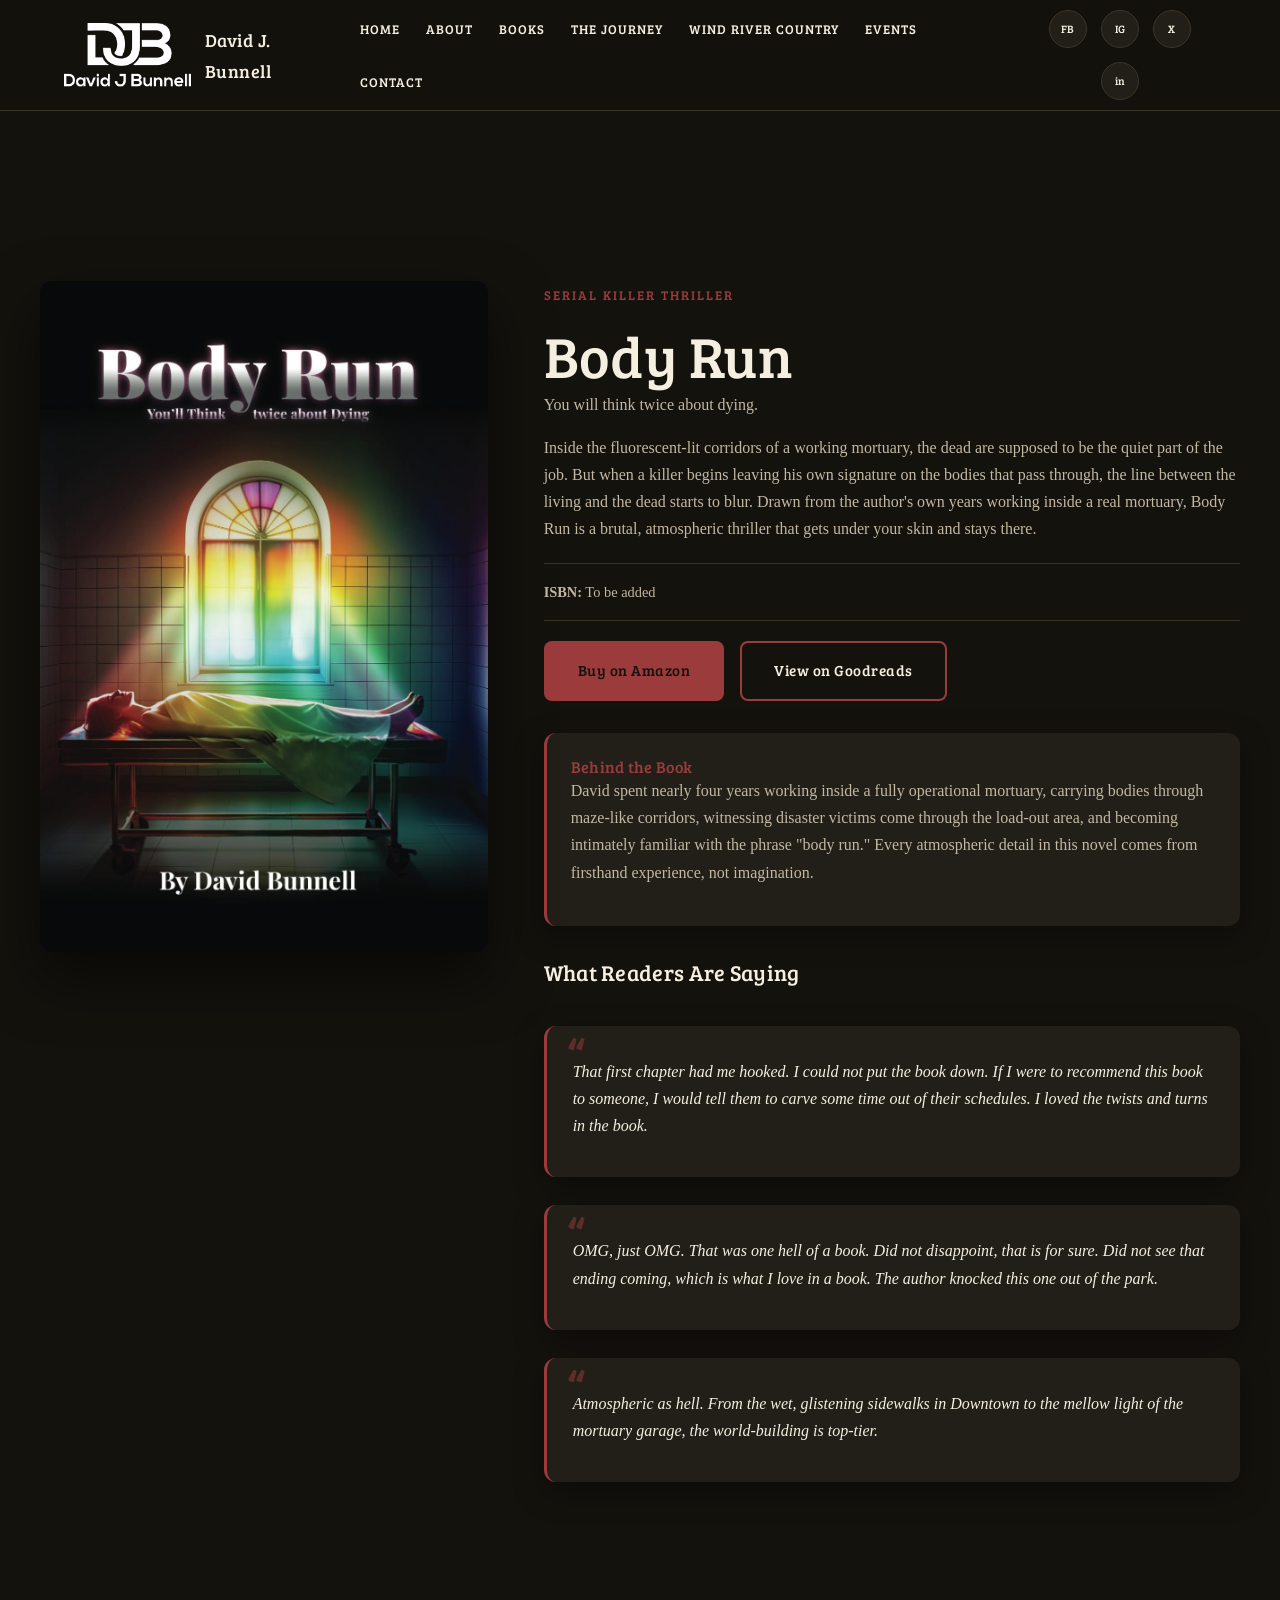
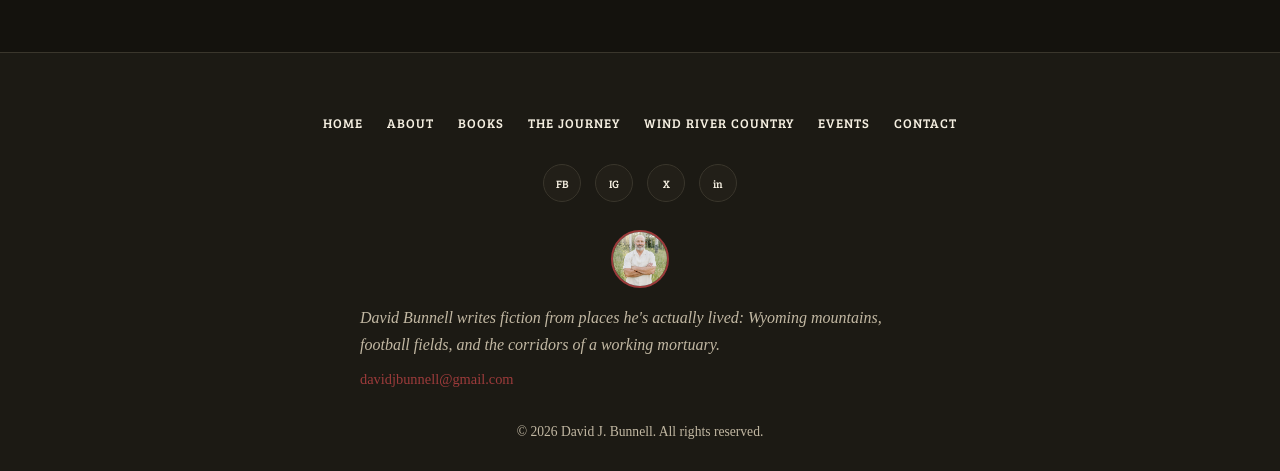
==== book-body-run.html @ e1469c54 "Add files via upload" ====
<!DOCTYPE html>
<html lang="en">
<head>
<meta charset="UTF-8">
<meta name="viewport" content="width=device-width, initial-scale=1.0">
<title>Body Run | David J. Bunnell</title>
<meta name="description" content="A raw serial killer thriller drawn directly from the author's own years working inside a real mortuary.">
<link rel="stylesheet" href="styles.css">
</head>
<body class="theme-bodyrun">

<header class="site-header">
  <div class="container header-inner">
    <a href="index.html" class="logo">
      <img src="logo.png" alt="David J. Bunnell logo" class="logo-photo">
      <span class="logo-word">David J. Bunnell</span>
    </a>
    <nav class="main-nav" id="main-nav">
      <ul>
        <li><a href="index.html">Home</a></li>
        <li><a href="about.html">About</a></li>
        <li class="has-dropdown">
          <a href="books.html">Books</a>
          <ul class="dropdown">
            <li><a href="book-the-winds.html">The Winds</a></li>
            <li><a href="book-body-run.html">Body Run</a></li>
            <li><a href="book-touchdown-jesus.html">Touchdown Jesus</a></li>
          </ul>
        </li>
        <li><a href="the-journey.html">The Journey</a></li>
        <li><a href="lander-wind-rivers.html">Wind River Country</a></li>
        <li><a href="events.html">Events</a></li>
        <li><a href="contact.html">Contact</a></li>
      </ul>
    </nav>
    <div class="social-icons header-social">
      <a href="https://www.facebook.com/share/1HN6yEYTqN/?mibextid=wwXIfr" target="_blank" rel="noopener noreferrer">FB</a>
      <a href="https://www.instagram.com/authordavidbunnell?igsi=NWQ4emoxc3NoaTAx" target="_blank" rel="noopener noreferrer">IG</a>
      <a href="https://x.com/authorbunnell?s=11" target="_blank" rel="noopener noreferrer">X</a>
      <a href="https://www.linkedin.com/in/dave-bunnell-972948b?utm_source=share_via&utm_content=profile&utm_medium=member_ios" target="_blank" rel="noopener noreferrer">in</a>
    </div>
    <button class="hamburger" id="hamburger" aria-label="Toggle menu" aria-expanded="false">
      <span></span><span></span><span></span>
    </button>
  </div>
</header>

<section>
  <div class="container book-detail reveal">
    <div class="book-detail-cover">
      <img src="cover-body-run.png" alt="Body Run book cover">
    </div>
    <div class="book-detail-text">
      <span class="eyebrow">Serial Killer Thriller</span>
      <h1>Body Run</h1>
      <p class="tagline">You will think twice about dying.</p>

      <p>Inside the fluorescent-lit corridors of a working mortuary, the dead are supposed to be the quiet part of the job. But when a killer begins leaving his own signature on the bodies that pass through, the line between the living and the dead starts to blur. Drawn from the author's own years working inside a real mortuary, Body Run is a brutal, atmospheric thriller that gets under your skin and stays there.</p>

      <div class="book-meta">
        <strong>ISBN:</strong> To be added
      </div>

      <div class="btn-row">
        <a href="https://www.amazon.com/Body-Run-Youll-Think-Twice-ebook/dp/B0F448Q71P?ref_=ast_author_dp&th=1&psc=1" target="_blank" rel="noopener noreferrer" class="btn btn-primary">Buy on Amazon</a>
        <a href="https://www.goodreads.com/book/show/231170749" target="_blank" rel="noopener noreferrer" class="btn btn-outline">View on Goodreads</a>
      </div>

      <div class="sidebar-box">
        <h4>Behind the Book</h4>
        <p>David spent nearly four years working inside a fully operational mortuary, carrying bodies through maze-like corridors, witnessing disaster victims come through the load-out area, and becoming intimately familiar with the phrase "body run." Every atmospheric detail in this novel comes from firsthand experience, not imagination.</p>
      </div>

      <h3>What Readers Are Saying</h3>
      <div class="testimonial-strip" style="grid-template-columns: 1fr;">
        <div class="testimonial-card">
          <p>That first chapter had me hooked. I could not put the book down. If I were to recommend this book to someone, I would tell them to carve some time out of their schedules. I loved the twists and turns in the book.</p>
        </div>
        <div class="testimonial-card">
          <p>OMG, just OMG. That was one hell of a book. Did not disappoint, that is for sure. Did not see that ending coming, which is what I love in a book. The author knocked this one out of the park.</p>
        </div>
        <div class="testimonial-card">
          <p>Atmospheric as hell. From the wet, glistening sidewalks in Downtown to the mellow light of the mortuary garage, the world-building is top-tier.</p>
        </div>
      </div>
    </div>
  </div>
</section>

<footer class="site-footer">
  <div class="container footer-inner">
    <nav class="footer-nav">
      <ul>
        <li><a href="index.html">Home</a></li>
        <li><a href="about.html">About</a></li>
        <li><a href="books.html">Books</a></li>
        <li><a href="the-journey.html">The Journey</a></li>
        <li><a href="lander-wind-rivers.html">Wind River Country</a></li>
        <li><a href="events.html">Events</a></li>
        <li><a href="contact.html">Contact</a></li>
      </ul>
    </nav>
    <div class="social-icons">
      <a href="https://www.facebook.com/share/1HN6yEYTqN/?mibextid=wwXIfr" target="_blank" rel="noopener noreferrer">FB</a>
      <a href="https://www.instagram.com/authordavidbunnell?igsi=NWQ4emoxc3NoaTAx" target="_blank" rel="noopener noreferrer">IG</a>
      <a href="https://x.com/authorbunnell?s=11" target="_blank" rel="noopener noreferrer">X</a>
      <a href="https://www.linkedin.com/in/dave-bunnell-972948b?utm_source=share_via&utm_content=profile&utm_medium=member_ios" target="_blank" rel="noopener noreferrer">in</a>
    </div>
    <div class="footer-author">
      <img src="david-bunnell-author-photo.png" alt="David J. Bunnell">
      <div>
        <p class="footer-tagline">David Bunnell writes fiction from places he's actually lived: Wyoming mountains, football fields, and the corridors of a working mortuary.</p>
        <a href="mailto:davidjbunnell@gmail.com" class="footer-email">davidjbunnell@gmail.com</a>
      </div>
    </div>
    <p class="footer-copy">&copy; 2026 David J. Bunnell. All rights reserved.</p>
  </div>
</footer>

<script src="script.js"></script>
</body>
</html>
---- styles.css ----
/* ==========================================================================
   DAVID J. BUNNELL, AUTHOR WEBSITE
   Global Stylesheet, Dark Theme with Glow Accents
   ========================================================================== */

@import url('https://fonts.googleapis.com/css2?family=Bree+Serif&display=swap');

:root {
  --color-bg: #14120d;
  --color-bg-alt: #1c1a14;
  --color-bg-card: #221f18;
  --color-text: #f5efe1;
  --color-text-muted: #c2b8a3;
  --color-border: #3a362c;

  --color-accent: #d9822b;
  --color-accent-dark: #a8611f;
  --color-accent-text: #14120d;
  --color-accent-soft: rgba(217, 130, 43, 0.18);
  --color-accent-glow: rgba(217, 130, 43, 0.55);

  --font-heading: 'Bree Serif', Georgia, serif;
  --font-body: Georgia, 'Times New Roman', Times, serif;

  --container: 1200px;
  --radius: 12px;
  --radius-sm: 8px;
  --transition: 0.25s ease;
  --shadow-soft: 0 10px 30px rgba(0,0,0,0.35);
  --shadow-strong: 0 25px 60px rgba(0,0,0,0.55);
}

body.theme-winds {
  --color-accent: #4c7a52;
  --color-accent-dark: #365b3b;
  --color-accent-soft: rgba(76, 122, 82, 0.18);
  --color-accent-glow: rgba(76, 122, 82, 0.55);
}
body.theme-bodyrun {
  --color-accent: #9c3b3b;
  --color-accent-dark: #772c2c;
  --color-accent-soft: rgba(156, 59, 59, 0.18);
  --color-accent-glow: rgba(156, 59, 59, 0.55);
}
body.theme-touchdown {
  --color-accent: #d9822b;
  --color-accent-dark: #a8611f;
  --color-accent-soft: rgba(217, 130, 43, 0.18);
  --color-accent-glow: rgba(217, 130, 43, 0.55);
}

/* ---------------------------------------------------------------------- */
/* RESET & BASE                                                           */
/* ---------------------------------------------------------------------- */
*, *::before, *::after { box-sizing: border-box; margin: 0; padding: 0; }
html { scroll-behavior: smooth; }
body {
  font-family: var(--font-body);
  background: var(--color-bg);
  color: var(--color-text);
  line-height: 1.7;
  -webkit-font-smoothing: antialiased;
  overflow-x: hidden;
}
img { max-width: 100%; display: block; }
a { color: inherit; text-decoration: none; }
ul { list-style: none; }
button { font-family: inherit; cursor: pointer; border: none; background: none; }

h1, h2, h3, h4 {
  font-family: var(--font-heading);
  font-weight: 400;
  letter-spacing: 0.3px;
  line-height: 1.25;
  color: var(--color-text);
}
h1 { font-size: clamp(2.2rem, 5vw, 3.6rem); }
h2 { font-size: clamp(1.8rem, 4vw, 2.5rem); margin-bottom: 1rem; }
h3 { font-size: 1.4rem; margin-bottom: 0.6rem; }
p { margin-bottom: 1rem; color: var(--color-text-muted); }

.container {
  max-width: var(--container);
  margin: 0 auto;
  padding: 0 24px;
  position: relative;
  z-index: 1;
}
section { padding: 90px 0; position: relative; }
.section-alt { background: var(--color-bg-alt); }
.text-center { text-align: center; }

.eyebrow {
  display: inline-block;
  font-family: var(--font-heading);
  text-transform: uppercase;
  letter-spacing: 2px;
  font-size: 0.8rem;
  color: var(--color-accent);
  margin-bottom: 12px;
}

.section-head {
  text-align: center;
  max-width: 720px;
  margin: 0 auto 48px;
}
.section-head h2::after {
  content: '';
  display: block;
  width: 0;
  height: 3px;
  background: var(--color-accent);
  margin: 18px auto 0;
  border-radius: 3px;
  transition: width 0.9s ease;
}
.section-head.visible h2::after { width: 64px; }

/* ---------------------------------------------------------------------- */
/* SCROLL REVEAL                                                          */
/* ---------------------------------------------------------------------- */
.reveal {
  opacity: 0;
  transform: translateY(32px);
  transition: opacity 0.8s ease, transform 0.8s ease;
}
.reveal.visible {
  opacity: 1;
  transform: none;
}

/* ---------------------------------------------------------------------- */
/* BUTTONS                                                                */
/* ---------------------------------------------------------------------- */
.btn {
  display: inline-block;
  padding: 15px 32px;
  font-family: var(--font-heading);
  font-size: 0.95rem;
  letter-spacing: 0.5px;
  border-radius: var(--radius-sm);
  transition: all var(--transition);
  border: 2px solid transparent;
}
.btn-primary {
  background: var(--color-accent);
  color: var(--color-accent-text);
  box-shadow: 0 0 0 rgba(0,0,0,0);
}
.btn-primary:hover {
  background: var(--color-accent-dark);
  transform: translateY(-3px);
  box-shadow: 0 0 24px var(--color-accent-glow), 0 12px 24px rgba(0,0,0,0.35);
}
.btn-outline {
  border-color: var(--color-accent);
  color: var(--color-text);
}
.btn-outline:hover {
  background: var(--color-accent);
  color: var(--color-accent-text);
  transform: translateY(-3px);
  box-shadow: 0 0 20px var(--color-accent-glow);
}
.btn-row { display: flex; gap: 16px; flex-wrap: wrap; }

@keyframes pulseGlow {
  0%, 100% { box-shadow: 0 0 8px var(--color-accent-glow); }
  50% { box-shadow: 0 0 26px var(--color-accent-glow); }
}
.btn-glow {
  animation: pulseGlow 2.6s ease-in-out infinite;
}

/* ---------------------------------------------------------------------- */
/* HEADER / NAV                                                           */
/* ---------------------------------------------------------------------- */
.site-header {
  position: sticky;
  top: 0;
  z-index: 1000;
  background: rgba(20, 18, 13, 0.94);
  backdrop-filter: blur(6px);
  border-bottom: 1px solid var(--color-border);
}
.header-inner {
  display: flex;
  align-items: center;
  justify-content: space-between;
  padding-top: 10px;
  padding-bottom: 10px;
  gap: 20px;
}
.logo {
  display: flex;
  align-items: center;
  gap: 14px;
}
.logo {
  display: flex;
  align-items: center;
  gap: 14px;
  overflow: visible;
}
.logo {
  display: flex;
  align-items: center;
  gap: 14px;
}
.logo-photo {
  width: auto;
  height: 64px;
  border-radius: 0;
  object-fit: contain;
  border: none;
  box-shadow: none;
  display: block;
}
.logo:hover .logo-photo {
  transform: scale(1.04);
  transition: transform var(--transition);
}
.logo:hover .logo-photo {
  transform: scale(1.04);
}
.logo-word {
  font-family: var(--font-heading);
  font-size: 1.15rem;
  letter-spacing: 0.5px;
  color: var(--color-text);
}

.main-nav ul {
  display: flex;
  align-items: center;
  gap: 26px;
  flex-wrap: wrap;
}
.main-nav a {
  font-family: var(--font-heading);
  text-transform: uppercase;
  font-size: 0.8rem;
  letter-spacing: 1px;
  padding: 8px 0;
  position: relative;
  transition: color var(--transition);
  color: var(--color-text);
}
.main-nav a:hover { color: var(--color-accent); }

.has-dropdown { position: relative; }
.dropdown {
  position: absolute;
  top: 100%;
  left: 0;
  background: var(--color-bg-card);
  border: 1px solid var(--color-border);
  border-radius: var(--radius-sm);
  min-width: 200px;
  padding: 8px 0;
  opacity: 0;
  visibility: hidden;
  transform: translateY(8px);
  transition: all var(--transition);
  box-shadow: var(--shadow-strong);
}
.has-dropdown:hover .dropdown {
  opacity: 1;
  visibility: visible;
  transform: translateY(0);
}
.dropdown li a {
  display: block;
  padding: 10px 20px;
  text-transform: none;
  letter-spacing: 0;
  font-family: var(--font-body);
  font-size: 0.95rem;
}
.dropdown li a:hover { background: var(--color-bg-alt); }

.header-social { display: flex; flex-direction: row; gap: 10px; }

.social-icons {
  display: flex;
  flex-direction: row;
  align-items: center;
  justify-content: center;
  flex-wrap: wrap;
  gap: 14px;
}
.social-icons a {
  width: 38px;
  height: 38px;
  border: 1px solid var(--color-border);
  border-radius: 50%;
  display: flex;
  align-items: center;
  justify-content: center;
  font-size: 0.7rem;
  font-family: var(--font-heading);
  background: var(--color-bg-card);
  color: var(--color-text);
  transition: all var(--transition);
}
.social-icons a:hover {
  border-color: var(--color-accent);
  background: var(--color-accent);
  color: var(--color-accent-text);
  transform: translateY(-3px);
  box-shadow: 0 0 16px var(--color-accent-glow);
}

.hamburger {
  display: none;
  flex-direction: column;
  gap: 5px;
  width: 30px;
  z-index: 1100;
}
.hamburger span {
  height: 2px;
  width: 100%;
  background: var(--color-text);
  transition: all var(--transition);
}
.hamburger.active span:nth-child(1) { transform: rotate(45deg) translate(6px, 6px); }
.hamburger.active span:nth-child(2) { opacity: 0; }
.hamburger.active span:nth-child(3) { transform: rotate(-45deg) translate(6px, -6px); }

/* ---------------------------------------------------------------------- */
/* HERO                                                                   */
/* ---------------------------------------------------------------------- */
.hero {
  position: relative;
  min-height: 88vh;
  display: flex;
  align-items: center;
  overflow: hidden;
}
.hero::before {
  content: '';
  position: absolute;
  width: 560px;
  height: 560px;
  background: radial-gradient(circle, var(--color-accent-soft) 0%, transparent 70%);
  top: -140px;
  right: -140px;
  filter: blur(40px);
  animation: floatGlow 9s ease-in-out infinite;
  z-index: 0;
}
.hero::after {
  content: '';
  position: absolute;
  width: 420px;
  height: 420px;
  background: radial-gradient(circle, var(--color-accent-soft) 0%, transparent 70%);
  bottom: -160px;
  left: -120px;
  filter: blur(50px);
  animation: floatGlow 11s ease-in-out infinite reverse;
  z-index: 0;
}
@keyframes floatGlow {
  0%, 100% { transform: translate(0, 0); }
  50% { transform: translate(-30px, 30px); }
}
.hero-flex {
  display: grid;
  grid-template-columns: 1.3fr 1fr;
  gap: 56px;
  align-items: center;
  position: relative;
  z-index: 1;
}
.hero-content { animation: fadeInUp 1s ease both; }
.hero-content h1 { margin-bottom: 20px; }
.hero-content p { font-size: 1.1rem; color: var(--color-text); max-width: 620px; }
.hero-content .btn-row { margin-top: 28px; }

.hero-photo-frame {
  animation: fadeInUp 1.2s ease both;
  animation-delay: 0.15s;
  position: relative;
}
.hero-photo-frame img {
  border-radius: var(--radius);
  box-shadow: var(--shadow-strong);
  border: 4px solid var(--color-accent);
  animation: photoGlow 4s ease-in-out infinite;
}
@keyframes photoGlow {
  0%, 100% { box-shadow: var(--shadow-strong), 0 0 18px var(--color-accent-glow); }
  50% { box-shadow: var(--shadow-strong), 0 0 34px var(--color-accent-glow); }
}

@keyframes fadeInUp {
  from { opacity: 0; transform: translateY(24px); }
  to { opacity: 1; transform: translateY(0); }
}

.page-hero {
  position: relative;
  min-height: 42vh;
  padding: 60px 0;
  background-size: cover;
  background-position: center;
  display: flex;
  align-items: center;
}
.page-hero::before {
  content: '';
  position: absolute;
  inset: 0;
  background: linear-gradient(180deg, rgba(10,9,6,0.6) 0%, rgba(10,9,6,0.88) 100%);
}
.page-hero .container { position: relative; z-index: 2; }

/* ---------------------------------------------------------------------- */
/* CARDS, BOOKS, GALLERY                                                  */
/* ---------------------------------------------------------------------- */
.card-grid {
  display: grid;
  grid-template-columns: repeat(3, 1fr);
  gap: 32px;
  margin-top: 48px;
}
.book-card {
  position: relative;
  background: var(--color-bg-card);
  border: 1px solid var(--color-border);
  border-radius: var(--radius);
  overflow: hidden;
  box-shadow: var(--shadow-soft);
  transition: transform var(--transition), box-shadow var(--transition);
}
.book-card:hover {
  transform: translateY(-8px);
  box-shadow: var(--shadow-strong), 0 0 22px var(--color-accent-soft);
}
.book-card::after {
  content: '';
  position: absolute;
  top: 0; left: -75%;
  width: 50%; height: 100%;
  background: linear-gradient(120deg, transparent, rgba(255,255,255,0.12), transparent);
  transform: skewX(-20deg);
  transition: left 0.75s ease;
  pointer-events: none;
}
.book-card:hover::after { left: 125%; }
.book-card img { width: 100%; aspect-ratio: 2/3; object-fit: cover; }
.book-card-body { padding: 26px; }
.book-card-body h3 { color: var(--color-text); }
.book-card-body p { font-size: 0.95rem; }

.feature-block {
  display: grid;
  grid-template-columns: 1fr 1.4fr;
  gap: 56px;
  align-items: center;
  padding: 64px 0;
  border-bottom: 1px solid var(--color-border);
}
.feature-block.reverse { grid-template-columns: 1.4fr 1fr; }
.feature-block.reverse .feature-image { order: 2; }
.feature-image img {
  border-radius: var(--radius);
  box-shadow: var(--shadow-strong);
}
.feature-text .tagline {
  font-style: italic;
  color: var(--color-accent);
  font-size: 1.1rem;
  margin-bottom: 16px;
}

/* ---------------------------------------------------------------------- */
/* TESTIMONIALS                                                           */
/* ---------------------------------------------------------------------- */
.testimonial-strip {
  display: grid;
  grid-template-columns: repeat(3, 1fr);
  gap: 28px;
  margin-top: 40px;
}
.testimonial-card {
  position: relative;
  background: var(--color-bg-card);
  border-left: 3px solid var(--color-accent);
  padding: 32px 26px 26px;
  border-radius: var(--radius);
  box-shadow: var(--shadow-soft);
  transition: box-shadow var(--transition);
}
.testimonial-card:hover {
  box-shadow: var(--shadow-soft), 0 0 18px var(--color-accent-soft);
}
.testimonial-card::before {
  content: '\201C';
  font-family: var(--font-heading);
  font-size: 3rem;
  color: var(--color-accent);
  opacity: 0.5;
  position: absolute;
  top: 4px;
  left: 20px;
  line-height: 1;
}
.testimonial-card p {
  font-style: italic;
  color: var(--color-text);
  margin-bottom: 12px;
}
.testimonial-card .book-tag {
  font-family: var(--font-heading);
  text-transform: uppercase;
  font-size: 0.75rem;
  letter-spacing: 1px;
  color: var(--color-accent);
}

/* ---------------------------------------------------------------------- */
/* VIDEO SECTION                                                          */
/* ---------------------------------------------------------------------- */
.video-frame {
  position: relative;
  max-width: 720px;
  margin: 0 auto;
  border-radius: var(--radius);
  overflow: hidden;
  border: 3px solid var(--color-accent);
  animation: videoGlow 3.5s ease-in-out infinite;
}
@keyframes videoGlow {
  0%, 100% { box-shadow: var(--shadow-strong), 0 0 20px var(--color-accent-glow); }
  50% { box-shadow: var(--shadow-strong), 0 0 40px var(--color-accent-glow); }
}
.video-frame video {
  width: 100%;
  display: block;
  border-radius: var(--radius);
  background: #000;
}
.video-caption {
  text-align: center;
  font-family: var(--font-heading);
  color: var(--color-accent);
  margin-top: 20px;
  letter-spacing: 1px;
  text-transform: uppercase;
  font-size: 0.85rem;
}

/* ---------------------------------------------------------------------- */
/* ABOUT / JOURNEY / LANDER PAGES                                         */
/* ---------------------------------------------------------------------- */
.about-hero {
  display: grid;
  grid-template-columns: 1fr 1.5fr;
  gap: 56px;
  align-items: start;
  padding: 80px 0;
}
.about-hero img {
  border-radius: var(--radius);
  box-shadow: var(--shadow-strong);
  border: 4px solid var(--color-accent);
  position: sticky;
  top: 120px;
}
.pull-quote {
  font-family: var(--font-heading);
  font-size: 1.6rem;
  color: var(--color-accent);
  border-left: 4px solid var(--color-accent);
  padding-left: 24px;
  margin: 32px 0;
  line-height: 1.4;
}
.gallery-grid {
  display: grid;
  grid-template-columns: repeat(4, 1fr);
  gap: 16px;
  margin-top: 32px;
}
.gallery-grid img {
  aspect-ratio: 1;
  object-fit: cover;
  border-radius: var(--radius);
  transition: transform var(--transition), box-shadow var(--transition);
  box-shadow: var(--shadow-soft);
}
.gallery-grid img:hover {
  transform: scale(1.04);
  box-shadow: var(--shadow-soft), 0 0 16px var(--color-accent-soft);
}

.callout-box {
  background: var(--color-bg-card);
  border: 1px solid var(--color-accent);
  border-radius: var(--radius);
  padding: 28px;
  margin: 40px 0;
  box-shadow: var(--shadow-soft);
}
.callout-box h4 { color: var(--color-accent); margin-bottom: 8px; }

.single-col {
  max-width: 780px;
  margin: 0 auto;
  padding: 80px 24px;
}
.info-grid {
  display: grid;
  grid-template-columns: repeat(2, 1fr);
  gap: 32px;
  margin: 40px 0;
}
.info-card {
  background: var(--color-bg-card);
  border: 1px solid var(--color-border);
  border-radius: var(--radius);
  padding: 28px;
  transition: box-shadow var(--transition);
}
.info-card:hover { box-shadow: 0 0 18px var(--color-accent-soft); }
.info-card h4 { color: var(--color-accent); }

/* ---------------------------------------------------------------------- */
/* BOOK DETAIL PAGES                                                      */
/* ---------------------------------------------------------------------- */
.book-detail {
  display: grid;
  grid-template-columns: 0.9fr 1.4fr;
  gap: 56px;
  padding: 80px 0;
}
.book-detail-cover img {
  border-radius: var(--radius);
  box-shadow: var(--shadow-strong);
  position: sticky;
  top: 120px;
}
.book-meta {
  font-size: 0.9rem;
  color: var(--color-text-muted);
  margin: 20px 0;
  padding: 16px 0;
  border-top: 1px solid var(--color-border);
  border-bottom: 1px solid var(--color-border);
}
.sidebar-box {
  background: var(--color-bg-card);
  border-left: 3px solid var(--color-accent);
  padding: 24px;
  margin: 32px 0;
  border-radius: var(--radius);
  box-shadow: var(--shadow-soft);
}
.sidebar-box h4 { color: var(--color-accent); }

/* ---------------------------------------------------------------------- */
/* EVENTS                                                                 */
/* ---------------------------------------------------------------------- */
.events-list {
  display: flex;
  flex-direction: column;
  gap: 24px;
  margin-top: 40px;
}
.event-card {
  display: grid;
  grid-template-columns: 160px 1fr;
  gap: 28px;
  background: var(--color-bg-card);
  border: 1px solid var(--color-border);
  border-radius: var(--radius);
  padding: 28px;
  align-items: center;
  box-shadow: var(--shadow-soft);
  transition: box-shadow var(--transition);
}
.event-card:not(.empty):hover { box-shadow: var(--shadow-soft), 0 0 18px var(--color-accent-soft); }
.event-card.empty {
  border-style: dashed;
  opacity: 0.55;
  box-shadow: none;
}
.event-date {
  font-family: var(--font-heading);
  font-size: 1.3rem;
  color: var(--color-accent);
  text-align: center;
}
.event-date span { display: block; font-size: 0.8rem; color: var(--color-text-muted); text-transform: uppercase; }

/* ---------------------------------------------------------------------- */
/* CONTACT / FORM                                                         */
/* ---------------------------------------------------------------------- */
.contact-layout {
  display: grid;
  grid-template-columns: 1fr 1fr;
  gap: 56px;
  padding: 60px 0;
}
.form-group { margin-bottom: 20px; }
.form-group label {
  display: block;
  font-family: var(--font-heading);
  text-transform: uppercase;
  font-size: 0.8rem;
  letter-spacing: 1px;
  margin-bottom: 8px;
  color: var(--color-text-muted);
}
.form-group input,
.form-group textarea {
  width: 100%;
  padding: 14px;
  background: var(--color-bg-card);
  border: 1px solid var(--color-border);
  border-radius: var(--radius-sm);
  color: var(--color-text);
  font-family: var(--font-body);
  font-size: 1rem;
  transition: border-color var(--transition), box-shadow var(--transition);
}
.form-group input:focus,
.form-group textarea:focus {
  outline: none;
  border-color: var(--color-accent);
  box-shadow: 0 0 12px var(--color-accent-soft);
}
.contact-info h3 { margin-top: 32px; }
.contact-photo {
  width: 120px;
  height: 120px;
  border-radius: 50%;
  object-fit: cover;
  border: 3px solid var(--color-accent);
  margin-bottom: 20px;
  box-shadow: var(--shadow-soft);
}
.contact-email {
  display: inline-block;
  margin-top: 8px;
  color: var(--color-accent);
  font-family: var(--font-heading);
  font-size: 0.95rem;
  transition: color var(--transition);
}
.contact-email:hover { color: var(--color-accent-dark); text-decoration: underline; }

/* ---------------------------------------------------------------------- */
/* CTA BANNER                                                             */
/* ---------------------------------------------------------------------- */
.cta-banner {
  background: var(--color-accent);
  color: var(--color-accent-text);
  text-align: center;
  padding: 64px 0;
}
.cta-banner h2 { color: var(--color-accent-text); }
.cta-banner h2::after { background: var(--color-accent-text); width: 64px; }
.cta-banner .btn-outline {
  border-color: var(--color-accent-text);
  color: var(--color-accent-text);
}
.cta-banner .btn-outline:hover {
  background: var(--color-accent-text);
  color: var(--color-accent);
  box-shadow: 0 0 20px rgba(0,0,0,0.25);
}

/* ---------------------------------------------------------------------- */
/* FOOTER                                                                 */
/* ---------------------------------------------------------------------- */
.site-footer {
  background: var(--color-bg-alt);
  border-top: 1px solid var(--color-border);
  padding: 56px 0 28px;
}
.footer-inner {
  display: flex;
  flex-direction: column;
  align-items: center;
  gap: 28px;
  text-align: center;
}
.footer-nav ul {
  display: flex;
  gap: 24px;
  flex-wrap: wrap;
  justify-content: center;
}
.footer-nav a {
  font-family: var(--font-heading);
  text-transform: uppercase;
  font-size: 0.8rem;
  letter-spacing: 1px;
  color: var(--color-text);
}
.footer-nav a:hover { color: var(--color-accent); }

.footer-author {
  display: flex;
  align-items: center;
  gap: 16px;
  justify-content: center;
  flex-wrap: wrap;
  text-align: left;
  max-width: 560px;
}
.footer-author img {
  width: 58px;
  height: 58px;
  border-radius: 50%;
  object-fit: cover;
  border: 2px solid var(--color-accent);
  flex-shrink: 0;
}
.footer-tagline {
  font-style: italic;
  color: var(--color-text-muted);
  margin: 0 0 6px;
}
.footer-email {
  color: var(--color-accent);
  font-size: 0.9rem;
  transition: color var(--transition);
}
.footer-email:hover { color: var(--color-accent-dark); text-decoration: underline; }
.footer-copy {
  font-size: 0.85rem;
  color: var(--color-text-muted);
  margin: 0;
}

/* ---------------------------------------------------------------------- */
/* RESPONSIVE                                                             */
/* ---------------------------------------------------------------------- */
@media (max-width: 900px) {
  .card-grid, .testimonial-strip, .info-grid { grid-template-columns: 1fr; }
  .feature-block, .feature-block.reverse { grid-template-columns: 1fr; }
  .feature-block.reverse .feature-image { order: 0; }
  .about-hero, .book-detail, .contact-layout, .hero-flex {
    grid-template-columns: 1fr;
  }
  .hero-flex { text-align: center; }
  .hero-content p { margin-left: auto; margin-right: auto; }
  .hero-photo-frame { max-width: 320px; margin: 0 auto; }
  .about-hero img, .book-detail-cover img { position: static; max-width: 320px; margin: 0 auto; }
  .gallery-grid { grid-template-columns: repeat(2, 1fr); }
  .event-card { grid-template-columns: 1fr; text-align: center; }
}

@media (max-width: 768px) {
  .main-nav {
    position: fixed;
    top: 0;
    right: -100%;
    width: 280px;
    height: 100vh;
    background: var(--color-bg-card);
    flex-direction: column;
    padding: 100px 32px;
    transition: right var(--transition);
    z-index: 1050;
    box-shadow: var(--shadow-strong);
  }
  .main-nav.active { right: 0; }
  .main-nav ul { flex-direction: column; align-items: flex-start; gap: 20px; }
  .dropdown { position: static; opacity: 1; visibility: visible; transform: none; display: none; border: none; background: none; padding-left: 16px; box-shadow: none; }
  .has-dropdown.active .dropdown { display: block; }
  .header-social { display: none; }
  .hamburger { display: flex; }
  .logo-word { font-size: 1rem; }
}
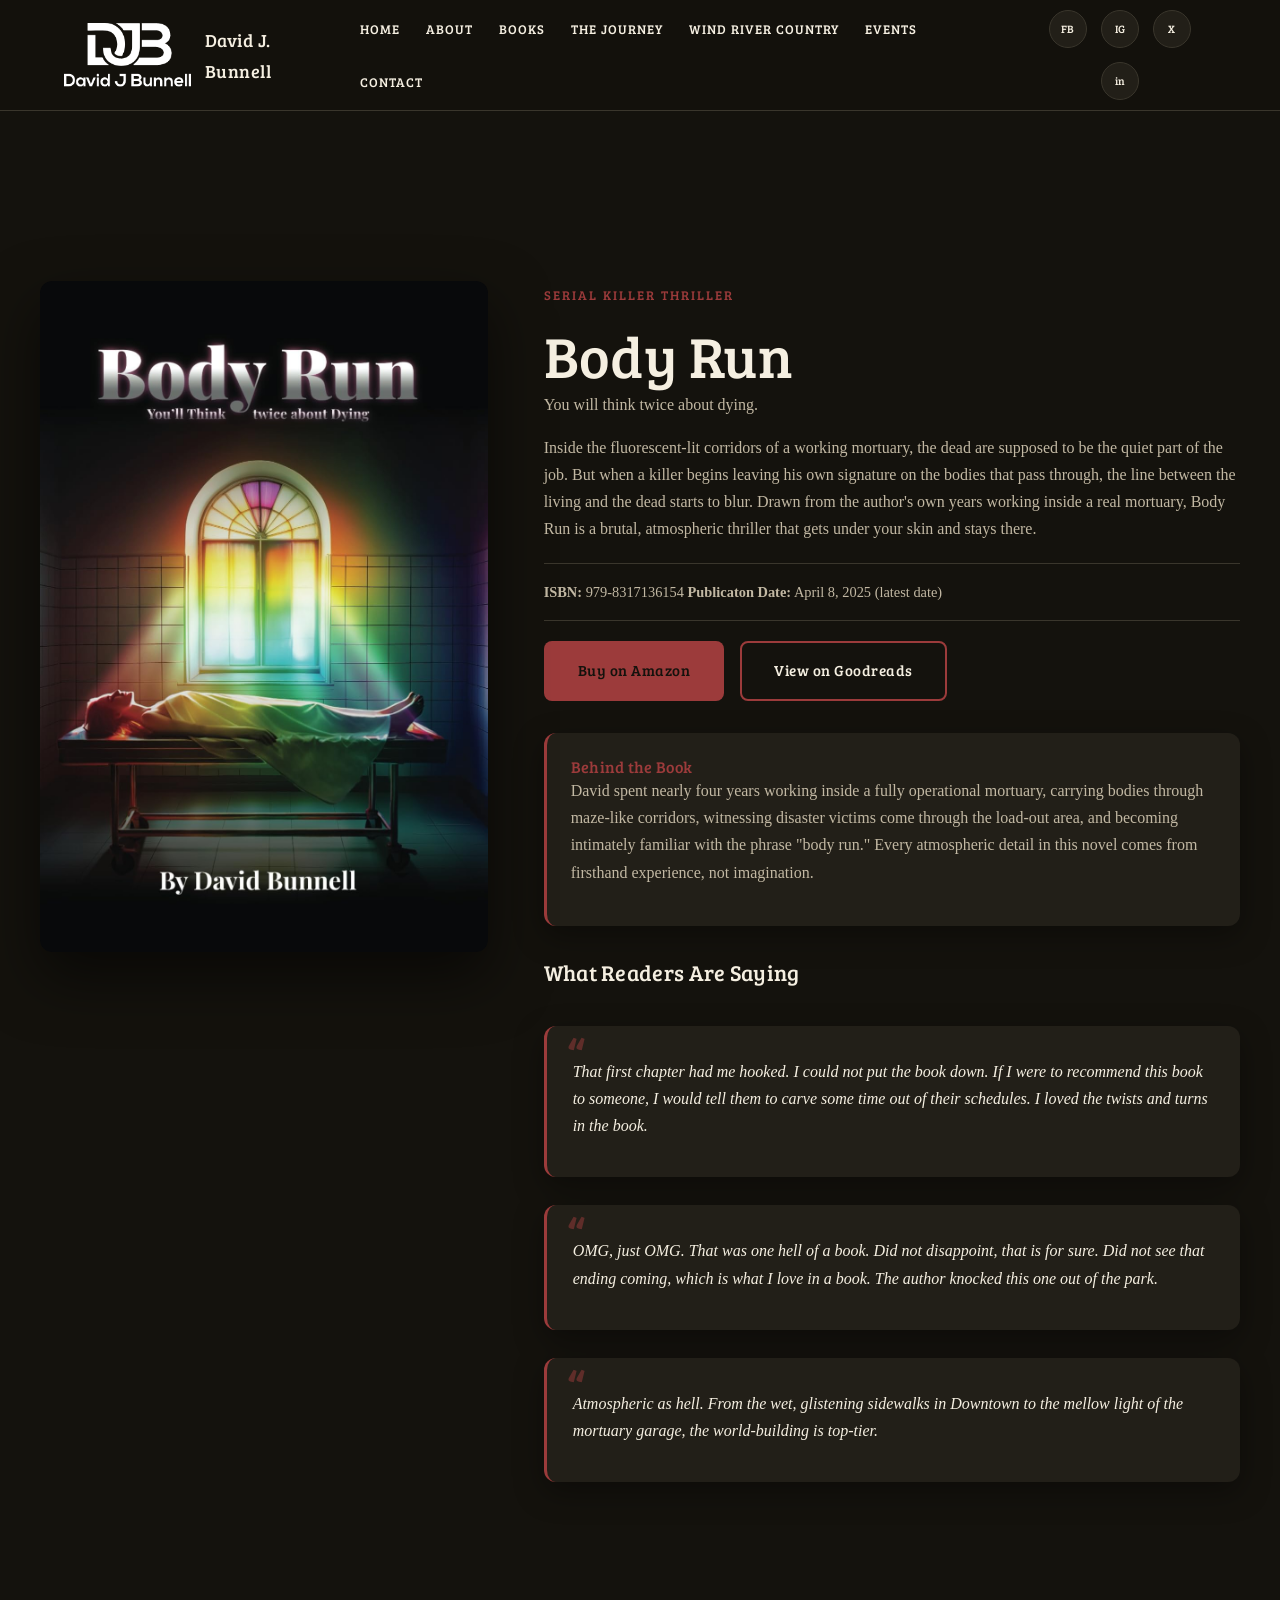
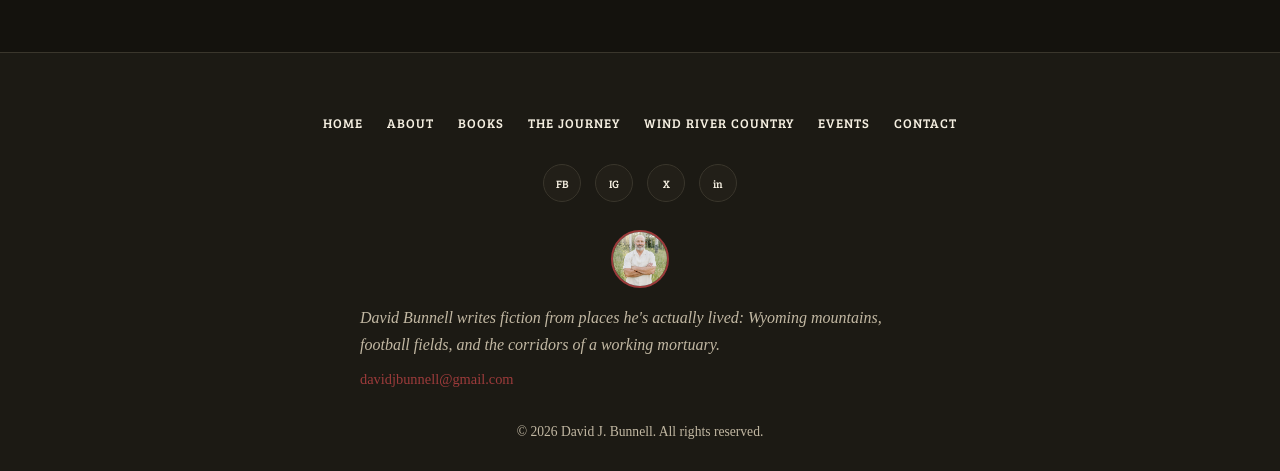
==== commit d3b1416e: "Update book-body-run.html" ====
--- a/book-body-run.html
+++ b/book-body-run.html
@@ -58,7 +58,8 @@
       <p>Inside the fluorescent-lit corridors of a working mortuary, the dead are supposed to be the quiet part of the job. But when a killer begins leaving his own signature on the bodies that pass through, the line between the living and the dead starts to blur. Drawn from the author's own years working inside a real mortuary, Body Run is a brutal, atmospheric thriller that gets under your skin and stays there.</p>
 
       <div class="book-meta">
-        <strong>ISBN:</strong> To be added
+        <strong>ISBN:</strong> 979-8317136154
+        <strong>Publicaton Date:</strong> April 8, 2025 (latest date)
       </div>
 
       <div class="btn-row">
@@ -119,4 +120,4 @@
 
 <script src="script.js"></script>
 </body>
-</html>+</html>
